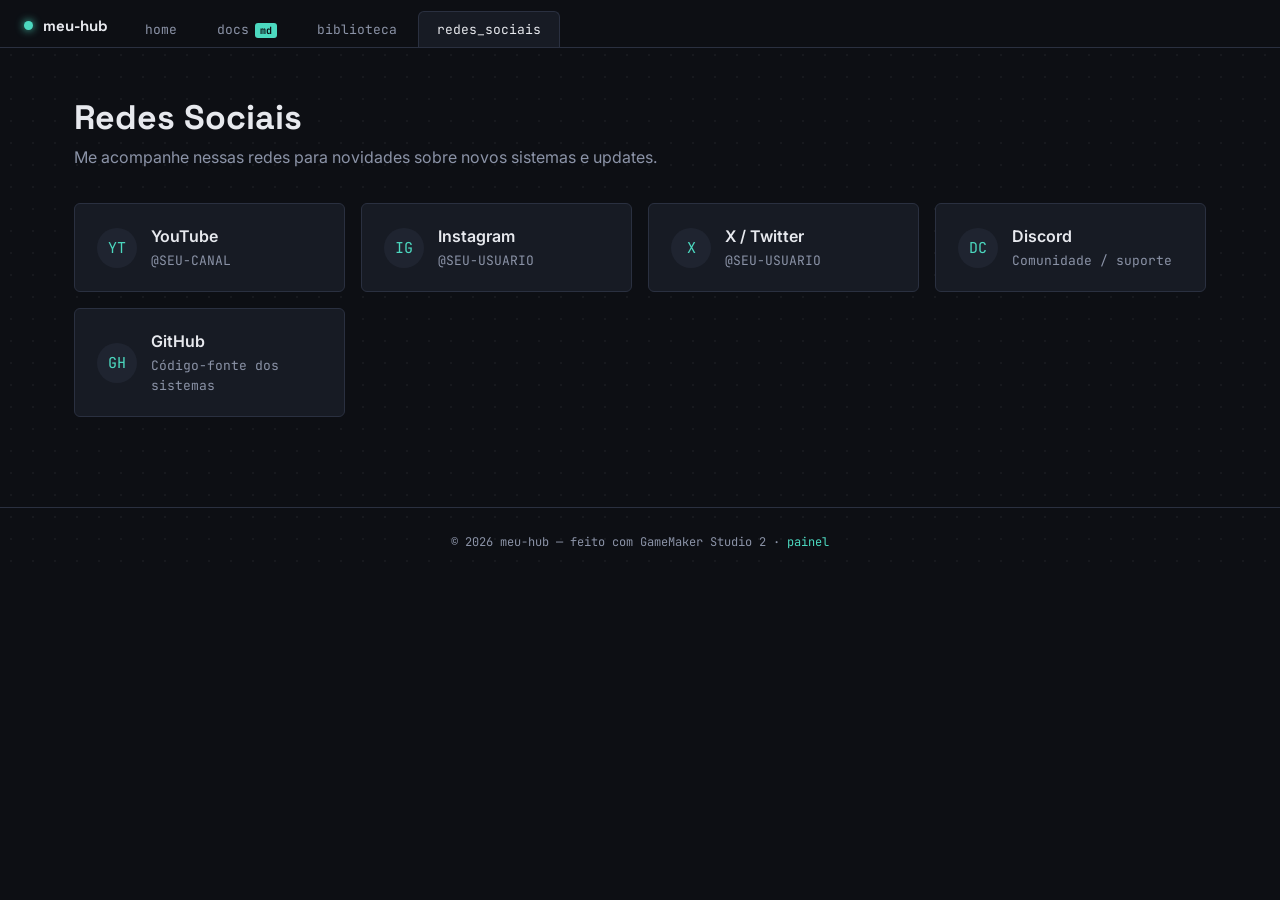
==== social.html @ 4438cae6 "Add files via upload" ====
<!DOCTYPE html>
<html lang="pt-br">
<head>
<meta charset="UTF-8">
<meta name="viewport" content="width=device-width, initial-scale=1.0">
<title>Redes Sociais — meu-hub</title>
<meta name="description" content="Onde me encontrar: redes sociais e contato.">

<link rel="preconnect" href="https://fonts.googleapis.com">
<link href="https://fonts.googleapis.com/css2?family=Space+Grotesk:wght@500;700&family=Inter:wght@400;500;600&family=JetBrains+Mono:wght@400;500&display=swap" rel="stylesheet">
<link rel="stylesheet" href="style.css">
</head>
<body class="dot-grid">

<div class="topbar">
  <div class="brand"><span class="dot"></span> meu-hub</div>
  <div class="tabs">
    <a class="tab" href="index.html">home</a>
    <a class="tab" href="docs.html">docs<span class="tag">md</span></a>
    <a class="tab" href="biblioteca.html">biblioteca</a>
    <a class="tab active" href="social.html">redes_sociais</a>
  </div>
</div>

<div class="page">
  <div class="section-head">
    <h1>Redes Sociais</h1>
    <p>Me acompanhe nessas redes para novidades sobre novos sistemas e updates.</p>
  </div>

  <!-- ====== EDITE AQUI: troque os links e nomes pelas suas redes ====== -->
  <div class="social-grid">
    <a class="social-card" href="https://youtube.com/@SEU-CANAL" target="_blank" rel="noopener">
      <div class="social-icon">YT</div>
      <div><h3>YouTube</h3><span>@SEU-CANAL</span></div>
    </a>
    <a class="social-card" href="https://instagram.com/SEU-USUARIO" target="_blank" rel="noopener">
      <div class="social-icon">IG</div>
      <div><h3>Instagram</h3><span>@SEU-USUARIO</span></div>
    </a>
    <a class="social-card" href="https://x.com/SEU-USUARIO" target="_blank" rel="noopener">
      <div class="social-icon">X</div>
      <div><h3>X / Twitter</h3><span>@SEU-USUARIO</span></div>
    </a>
    <a class="social-card" href="https://discord.gg/SEU-CONVITE" target="_blank" rel="noopener">
      <div class="social-icon">DC</div>
      <div><h3>Discord</h3><span>Comunidade / suporte</span></div>
    </a>
    <a class="social-card" href="https://github.com/SEU-USUARIO" target="_blank" rel="noopener">
      <div class="social-icon">GH</div>
      <div><h3>GitHub</h3><span>Código-fonte dos sistemas</span></div>
    </a>
  </div>
</div>

<footer>© <span id="year"></span> meu-hub — feito com GameMaker Studio 2 · <a href="admin.html">painel</a></footer>
<script>document.getElementById('year').textContent = new Date().getFullYear();</script>
</body>
</html>
---- style.css ----
/* ============================================================
   TOKENS
   ============================================================ */
:root{
  --bg: #0D0F14;
  --surface: #171B24;
  --surface-2: #1F2430;
  --border: #2A3040;
  --text: #E7E9EE;
  --text-muted: #8B93A7;
  --accent: #4CD9C0;      /* teal - ação principal / links */
  --accent-2: #FFB454;    /* âmbar - download / CTA */
  --danger: #FF6B6B;

  --font-display: "Space Grotesk", sans-serif;
  --font-body: "Inter", sans-serif;
  --font-mono: "JetBrains Mono", monospace;

  --radius: 6px;
  --grid-dot: rgba(255,255,255,0.045);
}

*{ box-sizing: border-box; }

html,body{
  margin:0; padding:0;
  background: var(--bg);
  color: var(--text);
  font-family: var(--font-body);
  scroll-behavior: smooth;
}

a{ color: var(--accent); text-decoration:none; }
a:hover{ text-decoration: underline; }

/* fundo em grade de pontos, referência ao editor de "rooms" do GameMaker */
.dot-grid{
  background-image: radial-gradient(var(--grid-dot) 1px, transparent 1px);
  background-size: 22px 22px;
}

::selection{ background: var(--accent); color: #0D0F14; }

:focus-visible{
  outline: 2px solid var(--accent);
  outline-offset: 2px;
}

/* ============================================================
   TOPBAR — abas de editor
   ============================================================ */
.topbar{
  position: sticky; top:0; z-index: 50;
  display:flex; align-items:center; gap: 4px;
  padding: 10px 20px 0 20px;
  background: var(--bg);
  border-bottom: 1px solid var(--border);
}
.brand{
  display:flex; align-items:center; gap:10px;
  font-family: var(--font-display);
  font-weight: 700;
  font-size: 15px;
  color: var(--text);
  padding: 6px 14px 12px 4px;
  white-space: nowrap;
}
.brand .dot{
  width:9px; height:9px; border-radius:50%;
  background: var(--accent);
  box-shadow: 0 0 8px var(--accent);
  flex-shrink:0;
}
.tabs{
  display:flex; gap: 2px; flex:1; overflow-x:auto;
}
.tab{
  font-family: var(--font-mono);
  font-size: 13px;
  color: var(--text-muted);
  background: transparent;
  padding: 9px 18px;
  border: 1px solid transparent;
  border-bottom: none;
  border-radius: var(--radius) var(--radius) 0 0;
  cursor:pointer;
  white-space:nowrap;
}
.tab:hover{ color: var(--text); text-decoration:none; }
.tab.active{
  color: var(--text);
  background: var(--surface);
  border-color: var(--border);
}
.tab .tag{
  font-size: 10px;
  color: var(--bg);
  background: var(--accent);
  padding: 1px 5px;
  border-radius: 3px;
  margin-left: 6px;
  font-weight:700;
}

/* ============================================================
   LAYOUT GERAL
   ============================================================ */
.page{
  max-width: 1180px;
  margin: 0 auto;
  padding: 48px 24px 90px 24px;
}

/* ---- HERO (home) ---- */
.hero{
  padding: 90px 24px 70px 24px;
  text-align:center;
  border-bottom: 1px solid var(--border);
  position: relative;
}
.hero-kicker{
  font-family: var(--font-mono);
  color: var(--accent);
  font-size: 13px;
  letter-spacing: 0.06em;
  margin-bottom: 18px;
}
.hero-kicker::before{ content: "// "; color: var(--text-muted); }
.hero h1{
  font-family: var(--font-display);
  font-size: clamp(34px, 6vw, 64px);
  line-height: 1.05;
  margin: 0 0 20px 0;
  letter-spacing: -0.02em;
}
.hero h1 .accent{ color: var(--accent); }
.hero p{
  color: var(--text-muted);
  font-size: 17px;
  max-width: 560px;
  margin: 0 auto 34px auto;
}
.hero-actions{ display:flex; gap:14px; justify-content:center; flex-wrap:wrap; }

.btn{
  font-family: var(--font-mono);
  font-size: 14px;
  padding: 12px 22px;
  border-radius: var(--radius);
  border: 1px solid var(--border);
  background: var(--surface);
  color: var(--text);
  cursor:pointer;
  display:inline-flex; align-items:center; gap:8px;
}
.btn:hover{ text-decoration:none; border-color: var(--accent); color:var(--text); }
.btn.primary{
  background: var(--accent);
  color: #0D0F14;
  border-color: var(--accent);
  font-weight:700;
}
.btn.primary:hover{ opacity: 0.9; }

/* cards de sistemas na home */
.grid-cards{
  display:grid;
  grid-template-columns: repeat(auto-fit, minmax(230px, 1fr));
  gap: 16px;
  margin-top: 56px;
}
.card{
  background: var(--surface);
  border: 1px solid var(--border);
  border-radius: var(--radius);
  padding: 20px;
  text-align:left;
  transition: border-color .15s ease, transform .15s ease;
}
.card:hover{ border-color: var(--accent); transform: translateY(-2px); }
.card .path{
  font-family: var(--font-mono);
  font-size: 11px;
  color: var(--text-muted);
  margin-bottom: 10px;
}
.card h3{
  font-family: var(--font-display);
  margin: 0 0 8px 0;
  font-size: 18px;
}
.card p{
  color: var(--text-muted);
  font-size: 14px;
  margin: 0;
  line-height:1.5;
}

/* ============================================================
   DOCS — layout com sidebar tipo IDE
   ============================================================ */
.docs-layout{
  display:grid;
  grid-template-columns: 260px 1fr;
  min-height: calc(100vh - 53px);
}
.docs-sidebar{
  border-right: 1px solid var(--border);
  padding: 26px 18px;
}
.docs-sidebar-title{
  font-family: var(--font-mono);
  font-size: 11px;
  text-transform: uppercase;
  letter-spacing: .08em;
  color: var(--text-muted);
  margin-bottom: 14px;
}
.docs-search{
  width:100%;
  background: var(--surface);
  border:1px solid var(--border);
  border-radius: var(--radius);
  color: var(--text);
  padding: 9px 10px;
  font-family: var(--font-mono);
  font-size: 13px;
  margin-bottom: 18px;
}
.docs-search::placeholder{ color: var(--text-muted); }

.doc-item{
  display:flex; align-items:center; gap:8px;
  padding: 9px 10px;
  border-radius: var(--radius);
  color: var(--text-muted);
  font-size: 14px;
  cursor:pointer;
  border: 1px solid transparent;
}
.doc-item:hover{ background: var(--surface); color: var(--text); text-decoration:none; }
.doc-item.active{
  background: var(--surface-2);
  color: var(--text);
  border-color: var(--border);
}
.doc-item .dot{
  width:6px; height:6px; border-radius:50%;
  background: var(--text-muted);
  flex-shrink:0;
}
.doc-item.active .dot{ background: var(--accent); }

.docs-main{
  padding: 40px 56px;
  max-width: 860px;
}
.docs-empty{
  color: var(--text-muted);
  font-family: var(--font-mono);
  font-size: 14px;
}

/* conteúdo markdown renderizado */
.markdown-body h1{ font-family: var(--font-display); font-size: 34px; margin-top:0; }
.markdown-body h2{ font-family: var(--font-display); font-size: 24px; margin-top: 42px; border-top: 1px solid var(--border); padding-top: 28px; }
.markdown-body h3{ font-family: var(--font-display); font-size: 18px; }
.markdown-body p{ line-height: 1.7; color: var(--text); }
.markdown-body a{ color: var(--accent); }
.markdown-body code{
  font-family: var(--font-mono);
  background: var(--surface-2);
  padding: 2px 6px;
  border-radius: 4px;
  font-size: 13px;
  color: var(--accent-2);
}
.markdown-body pre{
  background: var(--surface);
  border: 1px solid var(--border);
  border-radius: var(--radius);
  padding: 16px;
  overflow-x:auto;
}
.markdown-body pre code{ background:none; padding:0; color: var(--text); }
.markdown-body img{ max-width:100%; border-radius: var(--radius); border:1px solid var(--border); }
.markdown-body ul, .markdown-body ol{ line-height: 1.8; }
.markdown-body blockquote{
  border-left: 3px solid var(--accent);
  margin: 0; padding: 4px 18px;
  color: var(--text-muted);
  background: var(--surface);
  border-radius: 0 var(--radius) var(--radius) 0;
}
.markdown-body table{ border-collapse: collapse; width:100%; }
.markdown-body th, .markdown-body td{
  border: 1px solid var(--border);
  padding: 8px 12px;
  text-align:left;
  font-size:14px;
}

/* ============================================================
   BIBLIOTECA
   ============================================================ */
.section-head{ margin-bottom: 36px; }
.section-head h1{ font-family: var(--font-display); font-size: 34px; margin: 0 0 8px 0; }
.section-head p{ color: var(--text-muted); margin:0; }

.lib-grid{
  display:grid;
  grid-template-columns: repeat(auto-fill, minmax(280px, 1fr));
  gap: 18px;
}
.lib-card{
  background: var(--surface);
  border: 1px solid var(--border);
  border-radius: var(--radius);
  padding: 22px;
  display:flex; flex-direction:column; gap: 12px;
}
.lib-card-top{ display:flex; justify-content:space-between; align-items:flex-start; gap: 10px; }
.lib-card h3{ font-family: var(--font-display); margin:0; font-size:19px; }
.version-tag{
  font-family: var(--font-mono);
  font-size: 11px;
  color: var(--accent-2);
  border: 1px solid var(--border);
  padding: 2px 8px;
  border-radius: 4px;
  white-space:nowrap;
}
.lib-card p{ color: var(--text-muted); font-size: 14px; line-height:1.6; margin:0; flex:1; }
.lib-card-footer{ display:flex; justify-content:space-between; align-items:center; gap:10px; }
.lib-meta{ font-family: var(--font-mono); font-size:11px; color: var(--text-muted); }

/* ============================================================
   REDES SOCIAIS
   ============================================================ */
.social-grid{
  display:grid;
  grid-template-columns: repeat(auto-fit, minmax(240px, 1fr));
  gap: 16px;
}
.social-card{
  background: var(--surface);
  border: 1px solid var(--border);
  border-radius: var(--radius);
  padding: 22px;
  display:flex; align-items:center; gap: 14px;
  transition: border-color .15s ease;
}
.social-card:hover{ border-color: var(--accent); text-decoration:none; }
.social-icon{
  width: 40px; height:40px;
  border-radius: 50%;
  background: var(--surface-2);
  display:flex; align-items:center; justify-content:center;
  font-family: var(--font-mono);
  color: var(--accent);
  flex-shrink:0;
  font-size:15px;
}
.social-card h3{ margin:0 0 3px 0; font-size:16px; color: var(--text); font-family: var(--font-body); font-weight:600;}
.social-card span{ font-size: 13px; color: var(--text-muted); font-family: var(--font-mono); }

/* ============================================================
   FOOTER
   ============================================================ */
footer{
  border-top: 1px solid var(--border);
  padding: 26px 24px;
  text-align:center;
  color: var(--text-muted);
  font-family: var(--font-mono);
  font-size: 12px;
}

/* ============================================================
   PAINEL (admin.html)
   ============================================================ */
.admin-box{
  background: var(--surface);
  border: 1px solid var(--border);
  border-radius: var(--radius);
  padding: 26px;
  margin-bottom: 24px;
}
.admin-box h2{
  font-family: var(--font-display);
  font-size: 19px;
  margin: 0 0 4px 0;
}
.admin-box .hint{
  color: var(--text-muted);
  font-size: 13px;
  margin: 0 0 20px 0;
  line-height: 1.6;
}
.field{ margin-bottom: 16px; }
.field label{
  display:block;
  font-family: var(--font-mono);
  font-size: 12px;
  color: var(--text-muted);
  margin-bottom: 6px;
}
.field input, .field textarea{
  width: 100%;
  background: var(--surface-2);
  border: 1px solid var(--border);
  border-radius: var(--radius);
  color: var(--text);
  padding: 10px 12px;
  font-family: var(--font-body);
  font-size: 14px;
}
.field textarea{ font-family: var(--font-mono); font-size: 13px; min-height: 160px; resize: vertical; }
.field input:focus, .field textarea:focus{ outline: none; border-color: var(--accent); }
.field-row{ display:grid; grid-template-columns: 1fr 1fr; gap: 14px; }
@media (max-width: 600px){ .field-row{ grid-template-columns: 1fr; } }

.status-msg{
  font-family: var(--font-mono);
  font-size: 13px;
  padding: 10px 14px;
  border-radius: var(--radius);
  margin-top: 14px;
  display:none;
}
.status-msg.show{ display:block; }
.status-msg.ok{ background: rgba(76,217,192,0.12); color: var(--accent); border: 1px solid var(--accent); }
.status-msg.err{ background: rgba(255,107,107,0.12); color: var(--danger); border: 1px solid var(--danger); }
.status-msg.loading{ background: var(--surface-2); color: var(--text-muted); border: 1px solid var(--border); }

.config-state{
  display:inline-flex; align-items:center; gap:6px;
  font-family: var(--font-mono); font-size: 12px; color: var(--text-muted);
  margin-bottom: 16px;
}
.config-state .dot{ width:7px; height:7px; border-radius:50%; background: var(--danger); }
.config-state.ready .dot{ background: var(--accent); }

.published-list{ display:flex; flex-direction:column; gap:10px; }
.published-item{
  display:flex; justify-content:space-between; align-items:center;
  background: var(--surface-2);
  border: 1px solid var(--border);
  border-radius: var(--radius);
  padding: 12px 16px;
}
.published-item .info{ display:flex; flex-direction:column; gap:2px; }
.published-item .info b{ font-size:14px; }
.published-item .info span{ font-family: var(--font-mono); font-size:11px; color: var(--text-muted); }
.published-item button{
  font-family: var(--font-mono);
  font-size: 12px;
  background: transparent;
  color: var(--danger);
  border: 1px solid var(--danger);
  border-radius: var(--radius);
  padding: 6px 12px;
  cursor: pointer;
}
.published-item button:hover{ background: var(--danger); color: #fff; }

.steps-list{ padding-left: 20px; color: var(--text-muted); font-size: 14px; line-height: 1.9; }
.steps-list code{
  font-family: var(--font-mono);
  background: var(--surface-2);
  padding: 1px 6px;
  border-radius: 4px;
  color: var(--accent-2);
  font-size: 12.5px;
}

/* ============================================================
   RESPONSIVO
   ============================================================ */
@media (max-width: 760px){
  .docs-layout{ grid-template-columns: 1fr; }
  .docs-sidebar{ border-right:none; border-bottom:1px solid var(--border); }
  .docs-main{ padding: 30px 22px; }
  .hero{ padding: 60px 18px 46px 18px; }
}

@media (prefers-reduced-motion: reduce){
  html{ scroll-behavior:auto; }
}
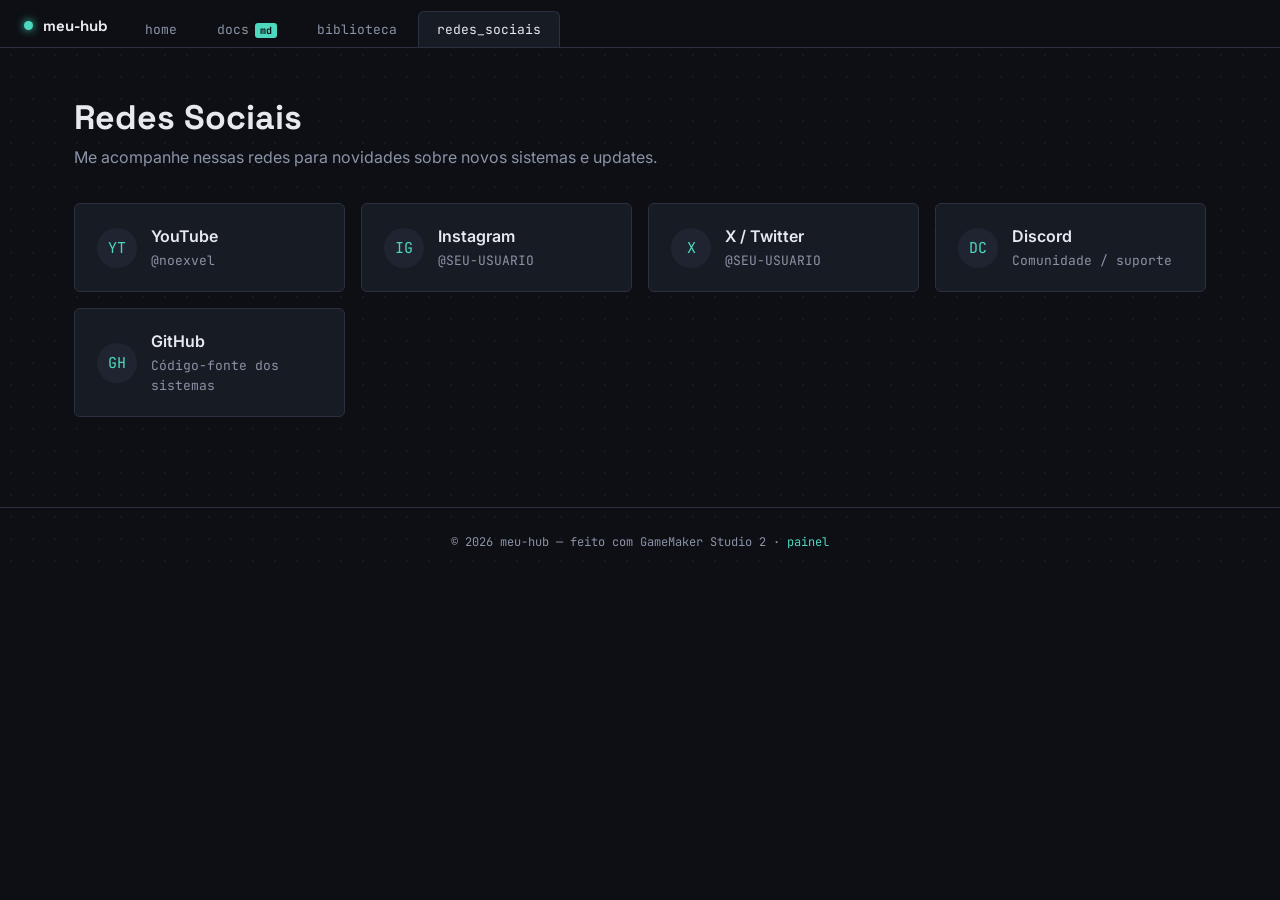
==== commit f3013c29: "Update social.html" ====
--- a/social.html
+++ b/social.html
@@ -32,7 +32,7 @@
   <div class="social-grid">
     <a class="social-card" href="https://youtube.com/@SEU-CANAL" target="_blank" rel="noopener">
       <div class="social-icon">YT</div>
-      <div><h3>YouTube</h3><span>@SEU-CANAL</span></div>
+      <div><h3>YouTube</h3><span>@noexvel</span></div>
     </a>
     <a class="social-card" href="https://instagram.com/SEU-USUARIO" target="_blank" rel="noopener">
       <div class="social-icon">IG</div>
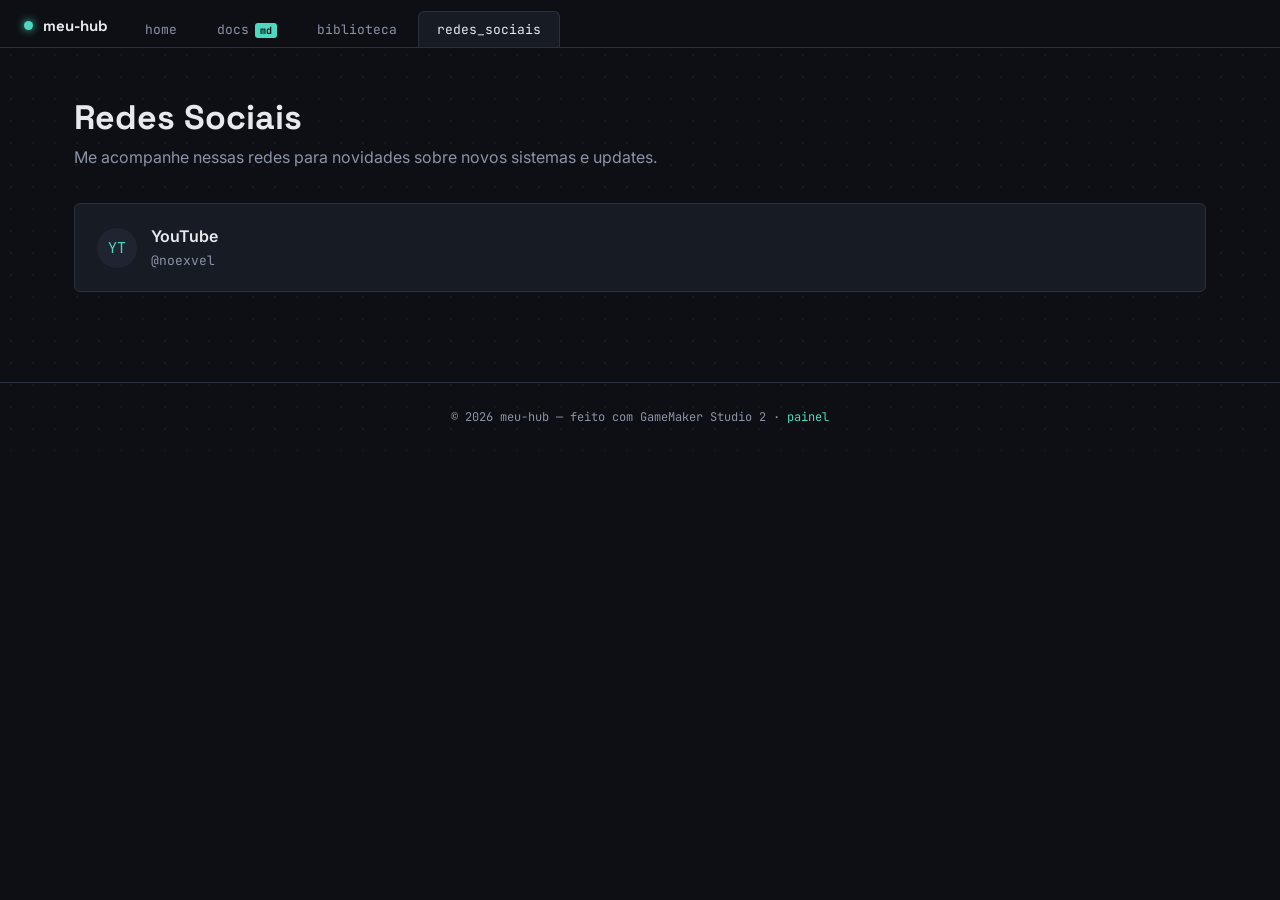
==== commit 4615cd69: "Update social.html" ====
--- a/social.html
+++ b/social.html
@@ -30,25 +30,9 @@
 
   <!-- ====== EDITE AQUI: troque os links e nomes pelas suas redes ====== -->
   <div class="social-grid">
-    <a class="social-card" href="https://youtube.com/@SEU-CANAL" target="_blank" rel="noopener">
+    <a class="social-card" href="https://youtube.com/@noexvel" target="_blank" rel="noopener">
       <div class="social-icon">YT</div>
       <div><h3>YouTube</h3><span>@noexvel</span></div>
-    </a>
-    <a class="social-card" href="https://instagram.com/SEU-USUARIO" target="_blank" rel="noopener">
-      <div class="social-icon">IG</div>
-      <div><h3>Instagram</h3><span>@SEU-USUARIO</span></div>
-    </a>
-    <a class="social-card" href="https://x.com/SEU-USUARIO" target="_blank" rel="noopener">
-      <div class="social-icon">X</div>
-      <div><h3>X / Twitter</h3><span>@SEU-USUARIO</span></div>
-    </a>
-    <a class="social-card" href="https://discord.gg/SEU-CONVITE" target="_blank" rel="noopener">
-      <div class="social-icon">DC</div>
-      <div><h3>Discord</h3><span>Comunidade / suporte</span></div>
-    </a>
-    <a class="social-card" href="https://github.com/SEU-USUARIO" target="_blank" rel="noopener">
-      <div class="social-icon">GH</div>
-      <div><h3>GitHub</h3><span>Código-fonte dos sistemas</span></div>
     </a>
   </div>
 </div>
